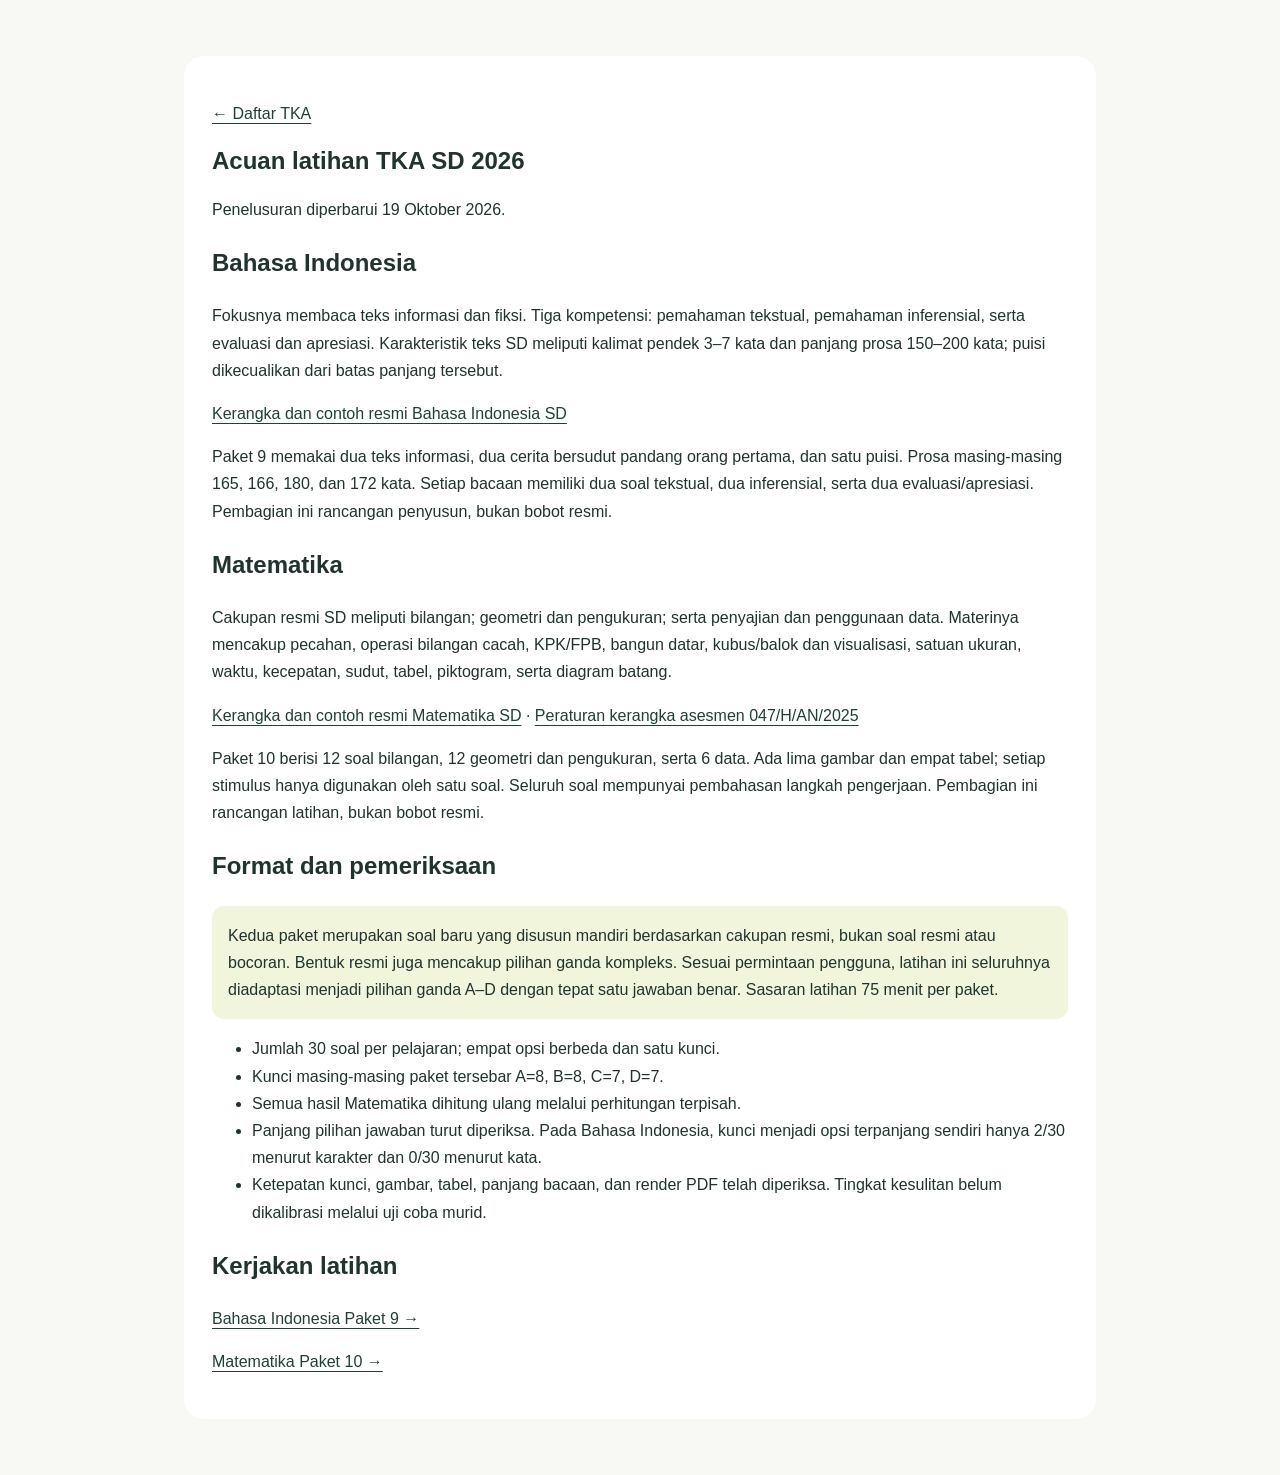
==== acuan-tka-sd-2026.html @ a4567f1b "Tambah TKA Bahasa Indonesia 9 dan Matematika 10 sesuai cakupan SD" ====
<!doctype html><html lang="id"><head><meta charset="utf-8"><meta name="viewport" content="width=device-width,initial-scale=1"><title>Acuan TKA SD 2026 · Bahasa Indonesia dan Matematika</title><link rel="stylesheet" href="assets/style.css?v=20261015"><style>main{max-width:960px;margin:32px auto;padding:24px}article{background:white;border-radius:20px;padding:28px}h1{line-height:1.2}p,li{line-height:1.7}table{width:100%;border-collapse:collapse;margin:20px 0}th,td{padding:10px;text-align:left;border-bottom:1px solid #dce4dc}thead{background:#eaf1e9}a{overflow-wrap:anywhere}.note{padding:16px;background:#f0f5dc;border-radius:12px}@media(max-width:600px){main{margin:12px auto;padding:12px}article{padding:16px}td,th{padding:7px;font-size:.9rem}}</style></head><body><main><article><p><a href="./#/tka">← Daftar TKA</a></p><h1>Acuan latihan TKA SD 2026</h1><p>Penelusuran diperbarui 19 Oktober 2026.</p><h2>Bahasa Indonesia</h2><p>Fokusnya membaca teks informasi dan fiksi. Tiga kompetensi: pemahaman tekstual, pemahaman inferensial, serta evaluasi dan apresiasi. Karakteristik teks SD meliputi kalimat pendek 3–7 kata dan panjang prosa 150–200 kata; puisi dikecualikan dari batas panjang tersebut.</p><p><a href="https://pusmendik.kemendikdasmen.go.id/tka/tka/view/mata-pelajaran-wajib/sd/bahasa-indonesia">Kerangka dan contoh resmi Bahasa Indonesia SD</a></p><p>Paket 9 memakai dua teks informasi, dua cerita bersudut pandang orang pertama, dan satu puisi. Prosa masing-masing 165, 166, 180, dan 172 kata. Setiap bacaan memiliki dua soal tekstual, dua inferensial, serta dua evaluasi/apresiasi. Pembagian ini rancangan penyusun, bukan bobot resmi.</p><h2>Matematika</h2><p>Cakupan resmi SD meliputi bilangan; geometri dan pengukuran; serta penyajian dan penggunaan data. Materinya mencakup pecahan, operasi bilangan cacah, KPK/FPB, bangun datar, kubus/balok dan visualisasi, satuan ukuran, waktu, kecepatan, sudut, tabel, piktogram, serta diagram batang.</p><p><a href="https://pusmendik.kemdikbud.go.id/tka/tka/view/mata-pelajaran-wajib/sd">Kerangka dan contoh resmi Matematika SD</a> · <a href="https://pusmendik.kemdikbud.go.id/pdf/file-178">Peraturan kerangka asesmen 047/H/AN/2025</a></p><p>Paket 10 berisi 12 soal bilangan, 12 geometri dan pengukuran, serta 6 data. Ada lima gambar dan empat tabel; setiap stimulus hanya digunakan oleh satu soal. Seluruh soal mempunyai pembahasan langkah pengerjaan. Pembagian ini rancangan latihan, bukan bobot resmi.</p><h2>Format dan pemeriksaan</h2><p class="note">Kedua paket merupakan soal baru yang disusun mandiri berdasarkan cakupan resmi, bukan soal resmi atau bocoran. Bentuk resmi juga mencakup pilihan ganda kompleks. Sesuai permintaan pengguna, latihan ini seluruhnya diadaptasi menjadi pilihan ganda A–D dengan tepat satu jawaban benar. Sasaran latihan 75 menit per paket.</p><ul><li>Jumlah 30 soal per pelajaran; empat opsi berbeda dan satu kunci.</li><li>Kunci masing-masing paket tersebar A=8, B=8, C=7, D=7.</li><li>Semua hasil Matematika dihitung ulang melalui perhitungan terpisah.</li><li>Panjang pilihan jawaban turut diperiksa. Pada Bahasa Indonesia, kunci menjadi opsi terpanjang sendiri hanya 2/30 menurut karakter dan 0/30 menurut kata.</li><li>Ketepatan kunci, gambar, tabel, panjang bacaan, dan render PDF telah diperiksa. Tingkat kesulitan belum dikalibrasi melalui uji coba murid.</li></ul><h2>Kerjakan latihan</h2><p><a href="./#/quiz/tka-bahasa-indonesia-p9">Bahasa Indonesia Paket 9 →</a></p><p><a href="./#/quiz/tka-matematika-p10">Matematika Paket 10 →</a></p></article></main></body></html>
---- assets/style.css ----
@font-face {
  font-family:Amiri;
  src:url("fonts/Amiri-Regular.ttf") format("truetype");
  font-display:swap
}
:root {
  --blue:#203f38;
  --blue-dark:#142f2b;
  --blue-soft:#e9f2ed;
  --bg:#f8f9f5;
  --ink:#20332f;
  --muted:#66736e;
  --line:#dce3dc;
  --ok:#23633e;
  --ok-bg:#edf7ed;
  --bad:#ac3e35;
  --bad-bg:#fff0ed;
  --warn-bg:#fff6df;
  --radius:18px;
  --lime:#d0ee9e;
  --c-matematika:#416a9a;
  --c-bahasa-indonesia:#a85c42;
  --c-pai-dan-budi-pekerti:#55764a;
  --c-ppkn:#9a7338;
  --c-bahasa-inggris:#7a639e;
  --c-koding:#39827f
}
* {
  box-sizing:border-box
}
html {
  color-scheme:light;
  scroll-padding-top:0px
}
body {
  margin:0;
  background:var(--bg);
  color:var(--ink);
  font:16px/1.65 -apple-system,BlinkMacSystemFont,"Segoe UI",Arial,sans-serif
}
h1,h2,h3,p {
  overflow-wrap:break-word
}
button,input,select,textarea {
  font:inherit
}
button,a,input,select,textarea {
  -webkit-tap-highlight-color:transparent
}
a {
  color:var(--blue);
  text-underline-offset:4px
}
a:focus-visible,button:focus-visible,summary:focus-visible,input:focus-visible,select:focus-visible,textarea:focus-visible {
  outline:3px solid #739b46;
  outline-offset:4px
}
button {
  cursor:pointer
}
button:disabled {
  cursor:default
}
.wrap {
  max-width:1240px;
  margin:0 auto;
  padding:0 40px
}
.ui-icon {
  width:22px;
  height:22px;
  display:inline-flex;
  align-items:center;
  justify-content:center;
  flex:none
}
.ui-icon svg {
  width:100%;
  height:100%
}
.skip-link {
  position:fixed;
  top:-100px;
  left:12px;
  z-index:100;
  background:white;
  padding:12px;
  border-radius:8px
}
.skip-link:focus {
  top:10px
}
.site-head {
  background:rgba(248,249,245,.97);
  border-bottom:1px solid var(--line);
  position:sticky;
  top:0;
  z-index:20;
  backdrop-filter:blur(14px)
}
.header-inner {
  min-height:88px;
  display:flex;
  align-items:center;
  justify-content:space-between;
  gap:24px
}
.brand {
  display:flex;
  gap:11px;
  align-items:center;
  text-decoration:none;
  color:var(--blue-dark);
  font-size:20px;
  font-weight:760;
  letter-spacing:-.6px;
  white-space:nowrap;
  line-height:1.3
}
.brand small {
  display:block;
  font-size:9px;
  font-weight:650;
  letter-spacing:2.5px;
  margin-top:4px;
  color:var(--muted)
}
.brand-mark {
  width:44px;
  height:44px;
  display:grid;
  place-items:center;
  background:var(--blue);
  border-radius:14px;
  color:#fff
}
.brand-mark svg {
  width:34px;
  height:34px
}
.main-nav {
  display:flex;
  gap:8px;
  align-items:center
}
.main-nav a {
  font-size:13px;
  text-decoration:none;
  font-weight:600;
  padding:9px 14px;
  border-radius:9px;
  color:var(--muted);
  white-space:nowrap
}
.main-nav a:hover,.main-nav a[aria-current] {
  background:var(--blue-soft);
  color:var(--blue)
}
.main-nav .recap-nav {
  margin-left:10px;
  border:1px solid var(--line);
  color:var(--ink);
  background:#fff
}
.site-foot {
  margin-top:70px;
  border-top:1px solid var(--line);
  padding-top:28px;
  padding-bottom:36px;
  display:flex;
  gap:24px;
  justify-content:space-between;
  align-items:flex-start;
  font-size:12px;
  color:var(--muted)
}
.site-foot strong {
  font-size:14px;
  color:var(--ink)
}
.site-foot p {
  margin:5px 0;
  max-width:560px
}
.site-foot>a {
  white-space:nowrap;
  font-weight:650
}
.loading {
  padding:90px 0;
  color:var(--muted)
}
/* Beranda */
.hero {
  margin:36px 0 0;
  padding:48px 48px 40px;
  background:var(--blue-dark);
  border-radius:28px;
  color:#fff;
  display:grid;
  grid-template-columns:1.3fr 1fr;
  gap:64px;
  position:relative;
  overflow:hidden
}
.hero-copy {
  padding:8px 0
}
.hero-kicker {
  font-size:10px;
  letter-spacing:1.8px;
  color:#d6e6d8;
  display:flex;
  align-items:center;
  gap:8px;
  font-weight:650
}
.live-dot {
  width:7px;
  height:7px;
  display:inline-block;
  background:var(--lime);
  border-radius:50%
}
.hero h1 {
  font-size:clamp(35px,4.2vw,56px);
  line-height:1.12;
  letter-spacing:-2.2px;
  margin:23px 0 22px;
  font-weight:720
}
.hero h1 span {
  color:var(--lime)
}
.hero-copy>p {
  font-size:14px;
  line-height:1.85;
  color:#c3d5ca;
  max-width:370px;
  margin-bottom:29px
}
.hero-actions {
  display:flex;
  align-items:center;
  gap:22px;
  flex-wrap:wrap
}
.btn {
  border:1px solid transparent;
  display:inline-flex;
  align-items:center;
  justify-content:center;
  gap:10px;
  padding:12px 20px;
  border-radius:11px;
  background:var(--blue);
  color:#fff;
  text-decoration:none;
  font-weight:650;
  font-size:14px;
  min-height:44px;
  line-height:1.5;
  transition:background .16s,transform .16s
}
.btn:hover {
  background:#31594e
}
.btn.lime {
  background:var(--lime);
  color:var(--blue-dark)
}
.btn.lime:hover {
  background:#dff6b9
}
.btn.ghost {
  background:#fff;
  border-color:var(--line);
  color:var(--blue)
}
.btn.ghost:hover {
  background:var(--blue-soft)
}
.btn.small {
  font-size:12px;
  min-height:38px;
  padding:7px 13px
}
.btn:disabled {
  opacity:.5
}
.hero-secondary {
  display:flex;
  gap:8px;
  align-items:center;
  color:#e0ebe2;
  text-decoration:none;
  font-size:12px
}
.hero-secondary .ui-icon {
  width:17px
}
.hero-feature {
  background:rgba(255,255,255,.07);
  border:1px solid rgba(255,255,255,.13);
  border-radius:20px;
  padding:20px 24px;
  position:relative
}
.feature-label {
  display:flex;
  gap:7px;
  align-items:center;
  font-size:9px;
  letter-spacing:1.7px;
  color:var(--lime);
  font-weight:700
}
.feature-label .ui-icon {
  width:14px;
  height:14px
}
.feature-art {
  height:88px;
  position:relative;
  display:flex;
  justify-content:center;
  align-items:center;
  margin:3px 0
}
.art-book {
  width:70px;
  height:65px;
  background:var(--lime);
  color:var(--blue);
  display:grid;
  place-items:center;
  border-radius:14px;
  transform:rotate(-9deg);
  box-shadow:10px 8px 0 rgba(0,0,0,.13)
}
.art-book .ui-icon {
  width:44px;
  height:44px
}
.art-symbol {
  position:absolute;
  display:grid;
  place-items:center;
  width:42px;
  height:42px;
  border:1px solid #6b887a;
  border-radius:12px;
  color:#dbedcf;
  font-size:26px
}
.art-symbol.one {
  left:15%;
  top:3px;
  transform:rotate(-12deg)
}
.art-symbol.two {
  right:12%;
  bottom:2px;
  font-size:19px;
  transform:rotate(12deg)
}
.art-spark {
  position:absolute;
  right:24%;
  top:0;
  color:var(--lime);
  font-size:22px
}
.hero-feature h2 {
  font-size:17px;
  letter-spacing:-.4px;
  margin:8px 0 3px
}
.hero-feature>p {
  color:#bdcfc4;
  font-size:11px;
  line-height:1.7;
  margin:0 0 16px
}
.hero-packets {
  display:grid;
  gap:8px
}
.hero-packets a {
  display:flex;
  align-items:center;
  gap:11px;
  color:#fff;
  text-decoration:none;
  background:rgba(255,255,255,.07);
  border:1px solid rgba(255,255,255,.09);
  border-radius:10px;
  padding:10px 12px
}
.hero-packets a:hover {
  background:rgba(255,255,255,.14)
}
.hero-packets a>.ui-icon:first-child {
  color:var(--lime);
  width:19px
}
.hero-packets a>.ui-icon:last-child {
  margin-left:auto;
  width:17px
}
.hero-packets strong {
  display:block;
  font-size:12px;
  font-weight:600
}
.hero-packets small {
  display:block;
  font-size:10px;
  color:#bdd0c2
}
.home-metrics {
  display:grid;
  grid-template-columns:repeat(4,1fr);
  gap:18px;
  padding:26px 12px;
  border-bottom:1px solid var(--line)
}
.home-metrics>div {
  display:flex;
  align-items:center;
  justify-content:center;
  gap:13px
}
.home-metrics>div>.ui-icon {
  width:36px;
  height:36px;
  padding:8px;
  border-radius:11px;
  background:#edf0e7;
  color:#647353
}
.home-metrics strong {
  display:block;
  font-size:19px;
  font-weight:700;
  line-height:1.4;
  letter-spacing:-.5px
}
.home-metrics small {
  display:block;
  color:var(--muted);
  font-size:10px
}
.eyebrow {
  font-size:9px;
  letter-spacing:1.8px;
  font-weight:700;
  color:#73806e
}
.catalog {
  margin-top:48px;
  scroll-margin-top:105px
}
.section-heading {
  display:flex;
  justify-content:space-between;
  align-items:end;
  gap:20px;
  margin-bottom:28px
}
.section-heading h2 {
  margin:7px 0 0;
  font-size:27px;
  line-height:1.3;
  letter-spacing:-.8px
}
.results-label {
  font-size:11px;
  white-space:nowrap;
  color:var(--muted)
}
.library-layout {
  display:grid;
  grid-template-columns:220px minmax(0,1fr);
  gap:32px
}
.subject-panel {
  position:sticky;
  top:112px;
  align-self:start;
  background:#f0f2eb;
  border-radius:16px;
  padding:18px 12px
}
.panel-title {
  font-size:9px;
  letter-spacing:1.6px;
  font-weight:700;
  color:var(--muted);
  margin:0 12px 14px
}
.subject-options {
  display:grid;
  gap:5px
}
.subject-choice {
  display:flex;
  gap:10px;
  align-items:center;
  text-align:left;
  border:0;
  background:transparent;
  border-radius:10px;
  padding:12px 11px;
  font-size:13px;
  color:var(--muted);
  width:100%;
  min-height:44px
}
.subject-choice>.ui-icon {
  width:18px;
  height:18px;
  color:var(--accent,var(--muted))
}
.subject-choice:hover {
  background:#e5eadf
}
.subject-choice.on {
  background:#fff;
  color:var(--blue-dark);
  box-shadow:0 2px 6px #203f3807;
  font-weight:700
}
.subject-choice .n {
  margin-left:auto;
  font-size:10px;
  color:var(--muted);
  padding:1px 5px;
  background:#e9ede6;
  border-radius:5px
}
.parent-note {
  display:flex;
  align-items:center;
  gap:8px;
  padding:18px 9px 2px;
  margin-top:14px;
  border-top:1px solid #d9e0d4;
  text-decoration:none
}
.parent-note>.ui-icon:first-child {
  color:#7d8351;
  width:18px
}
.parent-note>.ui-icon:last-child {
  width:15px;
  margin-left:auto
}
.parent-note strong {
  font-size:10px;
  display:block
}
.parent-note small {
  font-size:9px;
  color:var(--muted);
  display:block
}
.toolbar {
  padding:0 0 21px;
  border-bottom:1px solid var(--line)
}
.search-wrap {
  display:flex;
  align-items:center;
  gap:10px;
  padding:0 14px;
  background:#fff;
  border:1px solid var(--line);
  border-radius:11px
}
.search-wrap:focus-within {
  border-color:var(--blue);
  box-shadow:0 0 0 3px #203f3810
}
.search-wrap>.ui-icon {
  width:18px;
  color:#879089
}
.search {
  width:100%;
  min-width:0;
  border:0;
  outline:0!important;
  box-shadow:none;
  background:transparent;
  padding:13px 0;
  font-size:14px
}
.filter-row {
  display:flex;
  align-items:center;
  justify-content:space-between;
  gap:10px;
  margin-top:17px;
  flex-wrap:wrap
}
.chips {
  display:flex;
  gap:4px;
  flex-wrap:wrap
}
.chip {
  font-size:12px;
  border:1px solid transparent;
  background:transparent;
  border-radius:7px;
  padding:8px 11px;
  color:var(--muted);
  min-height:36px;
  font-weight:550;
  white-space:nowrap
}
.chip:hover {
  background:#e9ede4
}
.chip.on {
  background:var(--blue);
  color:white
}
.selects {
  display:flex;
  gap:7px
}
.selects select {
  font-size:12px;
  border:1px solid var(--line);
  border-radius:7px;
  background:#fff;
  color:var(--muted);
  min-height:36px;
  max-width:140px;
  padding:5px
}
.subject {
  display:flex;
  align-items:center;
  justify-content:space-between;
  gap:10px;
  margin:26px 0 14px;
  font-size:18px;
  letter-spacing:-.3px
}
.subject>span:first-child {
  display:flex;
  align-items:center;
  gap:9px
}
.subject .ui-icon {
  width:19px;
  color:var(--accent,var(--blue))
}
.subject .cnt {
  font-size:10px;
  font-weight:400;
  color:var(--muted);
  letter-spacing:0
}
.cards {
  display:grid;
  grid-template-columns:repeat(2,minmax(0,1fr));
  gap:16px
}
.card {
  background:#fff;
  border:1px solid var(--line);
  border-radius:16px;
  padding:20px;
  display:flex;
  flex-direction:column;
  gap:12px;
  transition:border-color .2s,box-shadow .2s,transform .2s
}
.card:hover {
  border-color:#acbca9;
  box-shadow:0 8px 24px #24352d08;
  transform:translateY(-2px)
}
.card-top {
  display:flex;
  align-items:center;
  gap:9px
}
.subject-icon {
  display:grid;
  place-items:center;
  background:color-mix(in srgb,var(--accent,var(--blue)) 10%,white);
  color:var(--accent,var(--blue));
  width:34px;
  height:34px;
  border-radius:10px
}
.subject-icon .ui-icon {
  width:19px;
  height:19px
}
.card-kind {
  font-size:8px;
  color:var(--muted);
  letter-spacing:1px;
  font-weight:650
}
.card h3 {
  font-size:17px;
  letter-spacing:-.25px;
  line-height:1.5;
  margin:0
}
.card-title-link {
  color:var(--ink);
  text-decoration:none
}
.card-title-link:hover {
  color:var(--accent,var(--blue));
  text-decoration:underline
}
.card .desc {
  color:var(--muted);
  font-size:13px;
  line-height:1.8;
  margin:0;
  display:-webkit-box;
  -webkit-line-clamp:2;
  -webkit-box-orient:vertical;
  overflow:hidden
}
.meta {
  display:flex;
  gap:16px;
  font-size:11px;
  color:var(--muted);
  flex-wrap:wrap
}
.meta>span {
  display:flex;
  align-items:center;
  gap:5px
}
.meta .ui-icon {
  width:13px;
  height:13px
}
.meta .best-text {
  color:var(--ok)
}
.badge {
  border-radius:5px;
  font-size:8px;
  font-weight:650;
  padding:3px 6px;
  white-space:nowrap
}
.badge.latest {
  margin-left:auto;
  background:#edf5dd;
  color:#516d29
}
.card .actions {
  display:flex;
  justify-content:space-between;
  align-items:center;
  margin-top:auto;
  padding-top:13px;
  border-top:1px solid #edf0ea
}
.start-link {
  display:flex;
  align-items:center;
  gap:12px;
  text-decoration:none;
  font-size:13px;
  font-weight:700;
  min-height:32px
}
.start-link .ui-icon {
  width:16px
}
.pdf-link {
  display:flex;
  gap:4px;
  align-items:center;
  text-decoration:none;
  font-size:12px;
  color:var(--muted);
  min-height:32px;
  padding:3px 5px
}
.pdf-link:hover {
  color:var(--blue)
}
.pdf-link .ui-icon {
  width:14px
}
.card-progress {
  display:flex;
  align-items:center;
  gap:8px
}
.mini-track {
  height:4px;
  background:#e7ede4;
  flex:1;
  border-radius:8px;
  overflow:hidden
}
.mini-track span {
  display:block;
  background:#719153;
  height:100%
}
.card-progress small {
  font-size:9px;
  color:var(--muted)
}
.continue {
  margin-top:32px
}
.continue h2 {
  font-size:18px;
  letter-spacing:-.4px
}
.continue .cards {
  grid-template-columns:repeat(3,minmax(0,1fr))
}
.resume {
  display:flex;
  align-items:center;
  gap:12px;
  padding:15px;
  background:white;
  border:1px solid var(--line);
  border-radius:12px;
  text-decoration:none;
  color:var(--ink)
}
.resume>.ui-icon:first-child {
  color:var(--accent,var(--blue))
}
.resume>.ui-icon:last-child {
  margin-left:auto;
  width:16px
}
.resume span small {
  display:block;
  font-size:9px;
  color:var(--muted)
}
.resume span strong {
  display:block;
  font-size:11px;
  line-height:1.5
}
.empty {
  padding:56px 20px;
  text-align:center;
  background:#fff;
  border:1px dashed var(--line);
  border-radius:16px;
  margin-top:20px
}
.empty>.ui-icon {
  width:32px;
  height:32px;
  color:var(--muted)
}
.empty h3 {
  font-size:18px;
  margin-bottom:4px
}
.empty p {
  font-size:13px;
  color:var(--muted)
}
.s-matematika {
  --accent:var(--c-matematika)
}
.s-bahasa-indonesia {
  --accent:var(--c-bahasa-indonesia)
}
.s-pai-dan-budi-pekerti {
  --accent:var(--c-pai-dan-budi-pekerti)
}
.s-ppkn {
  --accent:var(--c-ppkn)
}
.s-bahasa-inggris {
  --accent:var(--c-bahasa-inggris)
}
.s-koding {
  --accent:var(--c-koding)
}
/* Halaman pengerjaan */
.quiz-page {
  padding-top:30px
}
.q-head {
  margin:0 0 20px
}
.back {
  font-size:12px;
  color:var(--muted);
  text-decoration:none
}
.back:hover {
  text-decoration:underline
}
.q-head .eyebrow {
  display:block;
  margin-top:20px;
  color:var(--accent,var(--muted))
}
.q-head h1 {
  font-size:30px;
  line-height:1.3;
  letter-spacing:-1px;
  max-width:850px;
  margin:9px 0
}
.q-head p {
  color:var(--muted);
  font-size:13px;
  max-width:800px
}
.controls {
  display:flex;
  flex-wrap:wrap;
  gap:10px 22px;
  padding:14px 18px;
  border:1px solid var(--line);
  background:#fff;
  border-radius:12px;
  font-size:12px;
  margin-bottom:15px
}
.controls label {
  display:flex;
  align-items:center;
  gap:8px;
  cursor:pointer
}
.controls input {
  accent-color:var(--blue);
  width:17px;
  height:17px
}
.hint {
  font-size:12px;
  color:var(--muted)
}
.progress {
  position:sticky;
  top:88px;
  z-index:10;
  background:var(--bg);
  padding:12px 0;
  margin-bottom:12px
}
.progress .row {
  display:flex;
  justify-content:space-between;
  align-items:center;
  gap:12px;
  font-size:12px;
  font-weight:600
}
.progress .track {
  height:5px;
  background:#dfe7dc;
  border-radius:10px;
  overflow:hidden;
  margin-top:8px
}
.progress .fill {
  height:100%;
  background:var(--blue);
  transition:width .2s
}
.progress-jump {
  border:0;
  background:transparent;
  color:var(--blue);
  font-size:11px;
  text-decoration:underline;
  min-height:32px;
  padding:0
}
.quiz-layout {
  display:grid;
  grid-template-columns:minmax(0,1fr) 224px;
  gap:28px;
  align-items:start
}
.quiz-side {
  position:sticky;
  top:163px
}
.question-nav {
  background:white;
  border:1px solid var(--line);
  border-radius:16px;
  padding:16px
}
.question-nav summary {
  font-size:13px;
  font-weight:700;
  cursor:pointer;
  list-style:none;
  display:flex;
  align-items:center;
  justify-content:space-between;
  gap:8px
}
.question-nav summary::after {
  content:'−';
  color:var(--muted)
}
.question-nav:not([open]) summary::after {
  content:'+'
}
.question-nav summary::-webkit-details-marker {
  display:none
}
.number-grid {
  display:grid;
  grid-template-columns:repeat(5,minmax(0,1fr));
  gap:6px;
  margin-top:16px
}
.number-grid button {
  height:33px;
  border:1px solid var(--line);
  background:#fff;
  border-radius:7px;
  color:var(--muted);
  font-size:11px
}
.number-grid button:hover {
  border-color:var(--blue);
  color:var(--blue)
}
.number-grid button.is-answered {
  background:var(--blue);
  border-color:var(--blue);
  color:white
}
.nav-legend {
  font-size:10px;
  color:var(--muted);
  display:flex;
  align-items:center;
  gap:6px;
  margin:14px 0
}
.nav-legend span {
  display:inline-block;
  width:9px;
  height:9px;
  border-radius:3px;
  background:var(--blue)
}
.question-nav .btn {
  width:100%;
  font-size:11px;
  padding:10px
}
.question-nav .hint {
  font-size:10px;
  line-height:1.7;
  margin-bottom:0
}
.sec-title {
  font-size:17px;
  line-height:1.6;
  letter-spacing:-.2px;
  margin:22px 0 13px
}
.stage>.sec-title:first-child {
  margin-top:0
}
.passage {
  background:#f0f3e9;
  border:1px solid #d7dfcc;
  border-radius:16px;
  padding:24px;
  margin:0 0 20px;
  font-size:15px;
  line-height:1.95
}
.passage h3 {
  text-align:left;
  font-size:17px;
  line-height:1.6;
  margin:0 0 15px
}
.passage p {
  margin:0 0 12px
}
.passage p:last-child {
  margin-bottom:0
}
.q {
  background:#fff;
  border:1px solid var(--line);
  border-radius:16px;
  padding:22px;
  margin:0 0 16px;
  scroll-margin-top:160px
}
.q:focus {
  outline:2px solid #91ab79;
  outline-offset:3px
}
.q.ok {
  border-color:#a4c7a6
}
.q.no {
  border-color:#deb4ab
}
.q .qrow {
  display:flex;
  gap:14px
}
.q .num {
  flex:none;
  width:29px;
  height:29px;
  border-radius:8px;
  background:#edf1e9;
  color:var(--blue);
  display:grid;
  place-items:center;
  font-size:12px;
  font-weight:700;
  margin-top:1px
}
.q.ok .num {
  background:var(--ok-bg);
  color:var(--ok)
}
.q.no .num {
  background:var(--bad-bg);
  color:var(--bad)
}
.q .body {
  min-width:0;
  flex:1
}
.stem {
  font-size:16px;
  line-height:1.85
}
.stem p {
  margin:0 0 9px
}
.blank {
  display:inline-block;
  min-width:4em;
  border-bottom:1px solid var(--ink)
}
.fig {
  margin:10px 0;
  text-align:center;
  max-width:100%;
  overflow-x:auto
}
.fig img {
  max-width:100%;
  height:auto;
  background:white
}
.fig figcaption {
  font-size:11px;
  color:var(--muted);
  margin-top:7px
}
.blocks .fig {
  padding:20px;
  background:white;
  border:1px solid var(--line);
  border-radius:14px;
  margin-bottom:20px
}
.datatab {
  border-collapse:collapse;
  margin:0 auto;
  max-width:100%;
  font-size:13px
}
.datatab th,.datatab td {
  border:1px solid var(--line);
  padding:8px 13px;
  text-align:center;
  white-space:nowrap
}
.datatab th {
  background:var(--blue-soft);
  font-weight:600
}
.opts {
  list-style:none;
  margin:15px 0 0;
  padding:0;
  display:grid;
  gap:9px
}
.opt {
  display:flex;
  align-items:center;
  gap:10px;
  border:1px solid var(--line);
  border-radius:10px;
  background:white;
  padding:11px 13px;
  cursor:pointer;
  font-size:14px;
  min-height:48px
}
.opt:hover {
  background:#f7faf4;
  border-color:#adc19c
}
.opt input {
  width:16px;
  height:16px;
  flex:none;
  accent-color:var(--blue);
  margin:0
}
.opt .let {
  font-size:12px;
  font-weight:700;
  color:var(--muted);
  flex:none
}
.opt.sel {
  background:var(--blue-soft);
  border-color:var(--blue)
}
.opt.right {
  background:var(--ok-bg);
  border-color:#83b791
}
.opt.wrongsel {
  background:var(--bad-bg);
  border-color:#d7a097
}
.opts.locked .opt {
  cursor:default
}
.bs {
  width:100%;
  border-collapse:collapse;
  margin-top:14px;
  font-size:13px
}
.bs th,.bs td {
  padding:9px 5px;
  border-bottom:1px solid var(--line);
  text-align:left
}
.bs .c {
  text-align:center;
  width:4em
}
.bs tr.right td:first-child {
  color:var(--ok)
}
.bs tr.wrongrow td:first-child {
  color:var(--bad)
}
.txt {
  width:100%;
  border:1px solid var(--line);
  border-radius:10px;
  padding:12px;
  margin-top:10px;
  background:white
}
textarea.txt {
  min-height:100px;
  resize:vertical
}
.row-act {
  display:flex;
  align-items:center;
  gap:8px;
  flex-wrap:wrap;
  margin-top:10px
}
.fb {
  margin-top:14px;
  padding:11px 14px;
  font-size:13px;
  border-radius:10px;
  line-height:1.7
}
.fb.ok {
  background:var(--ok-bg);
  color:var(--ok)
}
.fb.no {
  background:var(--bad-bg);
  color:var(--bad)
}
.fb.info {
  background:var(--warn-bg);
  color:#6d571b
}
.math-explanation {
  margin-top:12px;
  padding:17px 19px;
  border-left:3px solid #86a965;
  border-radius:10px;
  background:#f3f7ed;
  font-size:14px;
  line-height:1.85;
  overflow-wrap:anywhere
}
.math-explanation h3 {
  font-size:13px;
  color:var(--blue);
  margin:0 0 10px
}
.math-explanation ol {
  padding-left:20px;
  margin:0
}
.math-explanation li+li {
  margin-top:8px
}
.finish {
  border:1px solid #c8d6bb;
  background:#eef4e5;
  border-radius:16px;
  padding:25px;
  margin:24px 0;
  scroll-margin-top:155px
}
.finish h2 {
  font-size:20px;
  letter-spacing:-.5px;
  margin:0 0 5px
}
.finish p {
  font-size:13px;
  color:var(--muted)
}
.finish .namefield {
  display:flex;
  align-items:center;
  gap:12px;
  flex-wrap:wrap;
  font-size:13px;
  margin-top:16px
}
.finish .name {
  border:1px solid #c8d6bb;
  background:#fff;
  padding:11px 12px;
  border-radius:9px;
  width:280px;
  max-width:100%
}
.bottom {
  display:flex;
  gap:10px;
  flex-wrap:wrap;
  margin-top:16px
}
.result {
  border:1px solid var(--line);
  background:#fff;
  border-radius:16px;
  padding:25px;
  margin-bottom:22px
}
.result h2 {
  font-size:20px;
  margin:0
}
.result .big {
  font-size:58px;
  font-weight:750;
  letter-spacing:-2px;
  color:var(--blue);
  line-height:1.3
}
.result p,.result ul {
  font-size:13px
}
.result ul {
  padding-left:20px
}
.result a.jump {
  display:inline-block;
  margin:3px 5px
}
.sendstatus {
  font-size:12px;
  color:var(--muted)
}
.sendstatus.good {
  color:var(--ok)
}
.sendstatus.bad {
  color:var(--bad)
}
.ar {
  font-family:Amiri,"Noto Naskh Arabic","Geeza Pro",serif;
  font-size:1.65em;
  line-height:1.9;
  direction:rtl;
  unicode-bidi:isolate;
  white-space:nowrap
}
.katex {
  font-size:1.08em!important
}
/* Rekap */
.recap-page {
  max-width:1240px;
  padding-top:42px
}
.recap-heading h1 {
  font-size:38px;
  letter-spacing:-1.4px;
  line-height:1.25;
  margin:10px 0
}
.recap-heading p {
  font-size:14px;
  color:var(--muted);
  margin:8px 0 16px
}
.recap-title {
  font-size:20px;
  letter-spacing:-.5px;
  margin-top:34px
}
.recap-page .rk-card {
  padding:23px;
  border-radius:16px
}
.recap-page .rk-row input,.recap-page .rk-row select {
  font-size:12px;
  min-height:43px
}
.recap-page .rk-stat {
  background:#f0f4e9;
  padding:17px
}
.recap-page .rk-stat b {
  font-size:28px;
  letter-spacing:-.8px
}
.recap-page .rk-stat span {
  font-size:11px
}
.recap-page .rk-tbl {
  font-size:12px
}
.recap-page .rk-tbl th {
  font-size:10px;
  text-transform:uppercase;
  letter-spacing:.6px;
  padding:14px 10px;
  background:#f4f6ef
}
.recap-page .rk-tbl td {
  padding:16px 10px
}
.recap-page .rk-sub {
  font-size:10px
}
.recap-page .rk-msg,.recap-page .rk-err {
  font-size:13px
}
@media(min-width:1400px) {
  .wrap {
    max-width:1320px
  }
  .hero {
    gap:95px
  }
  .cards {
    grid-template-columns:repeat(3,minmax(0,1fr))
  }
  .continue .cards {
    grid-template-columns:repeat(3,minmax(0,1fr))
  }
}
@media(max-width:1050px) {
  .wrap {
    padding-left:26px;
    padding-right:26px
  }
  .hero {
    padding:32px;
    gap:30px;
    grid-template-columns:1.15fr 1fr
  }
  .hero h1 {
    font-size:42px
  }
  .hero-actions {
    gap:14px
  }
  .hero-secondary {
    font-size:11px
  }
  .library-layout {
    grid-template-columns:185px minmax(0,1fr);
    gap:22px
  }
  .subject-choice {
    font-size:11px;
    padding:11px 8px;
    gap:7px
  }
  .card {
    padding:17px
  }
  .quiz-layout {
    grid-template-columns:minmax(0,1fr) 190px;
    gap:20px
  }
  .number-grid {
    grid-template-columns:repeat(4,minmax(0,1fr))
  }
  .main-nav a {
    padding:8px 10px;
    font-size:12px
  }
}
@media(max-width:760px) {
  .wrap {
    padding-left:20px;
    padding-right:20px
  }
  .header-inner {
    min-height:74px;
    flex-wrap:wrap;
    gap:9px;
    padding-top:14px;
    padding-bottom:10px
  }
  .brand {
    font-size:17px
  }
  .brand-mark {
    width:35px;
    height:35px;
    border-radius:10px
  }
  .brand-mark svg {
    width:28px;
    height:28px
  }
  .brand small {
    font-size:8px;
    margin-top:3px
  }
  .main-nav {
    margin-left:auto;
    gap:2px
  }
  .main-nav a {
    font-size:10px;
    padding:7px 8px
  }
  .main-nav .recap-nav {
    margin-left:3px
  }
  .hero {
    grid-template-columns:1fr;
    margin-top:24px;
    padding:30px;
    gap:30px
  }
  .hero h1 {
    font-size:44px;
    letter-spacing:-1.7px;
    margin-top:20px
  }
  .hero-copy>p {
    max-width:470px;
    font-size:14px
  }
  .hero-feature {
    padding:17px 20px
  }
  .feature-art {
    float:right;
    width:135px;
    height:85px;
    margin:0
  }
  .art-book {
    width:52px;
    height:52px
  }
  .art-book .ui-icon {
    width:35px
  }
  .art-symbol {
    width:30px;
    height:30px;
    font-size:20px
  }
  .art-symbol.one {
    left:0
  }
  .art-symbol.two {
    right:0;
    font-size:15px
  }
  .art-spark {
    right:10%
  }
  .hero-feature h2 {
    margin-top:10px;
    max-width:190px
  }
  .hero-feature>p {
    max-width:220px
  }
  .hero-packets {
    clear:both;
    grid-template-columns:1fr 1fr;
    gap:10px;
    padding-top:5px
  }
  .hero-packets a {
    padding:10px
  }
  .hero-packets strong {
    font-size:11px
  }
  .hero-packets a>.ui-icon:last-child {
    width:14px
  }
  .home-metrics {
    grid-template-columns:1fr 1fr;
    gap:20px;
    padding:22px 0
  }
  .home-metrics>div {
    justify-content:flex-start
  }
  .home-metrics strong {
    font-size:18px
  }
  .home-metrics small {
    font-size:10px
  }
  .library-layout {
    grid-template-columns:1fr;
    gap:20px
  }
  .subject-panel {
    position:static;
    background:transparent;
    border-radius:0;
    padding:0
  }
  .panel-title {
    margin-left:0
  }
  .subject-options {
    display:flex;
    gap:7px;
    overflow-x:auto;
    padding-bottom:6px
  }
  .subject-choice {
    width:auto;
    flex:none;
    border:1px solid var(--line);
    padding:9px 12px;
    min-height:42px;
    background:#fff;
    gap:7px
  }
  .subject-choice .n {
    font-size:9px
  }
  .subject-choice.on {
    background:var(--blue);
    color:white;
    border-color:var(--blue)
  }
  .subject-choice.on .ui-icon {
    color:var(--lime)
  }
  .subject-choice.on .n {
    background:#496254;
    color:white
  }
  .parent-note {
    display:none
  }
  .catalog {
    margin-top:34px;
    scroll-margin-top:115px
  }
  .section-heading {
    margin-bottom:20px;
    align-items:start
  }
  .section-heading h2 {
    font-size:23px
  }
  .results-label {
    font-size:10px;
    margin-top:24px
  }
  .filter-row {
    gap:10px
  }
  .selects {
    margin-left:auto
  }
  .continue .cards {
    grid-template-columns:1fr
  }
  .site-foot {
    flex-direction:column;
    gap:12px;
    margin-top:45px
  }
  .quiz-layout {
    display:flex;
    flex-direction:column
  }
  .quiz-side {
    position:static;
    order:-1;
    width:100%
  }
  .stage {
    width:100%
  }
  .question-nav {
    padding:14px 17px
  }
  .number-grid {
    grid-template-columns:repeat(10,minmax(0,1fr))
  }
  .question-nav .btn {
    width:auto
  }
  .question-nav .hint {
    display:inline-block;
    margin-left:12px;
    max-width:290px
  }
  .progress {
    top:75px
  }
  .quiz-page {
    padding-top:22px
  }
  .q-head h1 {
    font-size:26px
  }
  .q {
    padding:18px
  }
  .recap-heading h1 {
    font-size:30px
  }
  .recap-page {
    padding-top:28px
  }
}
@media(max-width:480px) {
  .header-inner {
    display:block;
    padding-top:13px;
    padding-bottom:9px
  }
  .brand {
    width:max-content
  }
  .main-nav {
    margin-top:13px;
    display:flex;
    justify-content:space-between;
    gap:2px
  }
  .main-nav a {
    font-size:11px;
    padding:7px 9px
  }
  .main-nav .recap-nav {
    margin-left:auto
  }
  .hero {
    padding:26px 23px;
    border-radius:20px
  }
  .hero h1 {
    font-size:38px;
    letter-spacing:-1.4px
  }
  .hero-kicker {
    font-size:8px;
    letter-spacing:1.5px
  }
  .hero-copy>p {
    font-size:13px
  }
  .hero-actions {
    gap:18px
  }
  .hero-secondary {
    font-size:11px
  }
  .hero-feature {
    padding:15px
  }
  .hero-feature h2 {
    font-size:15px
  }
  .feature-art {
    width:102px
  }
  .art-symbol {
    width:24px;
    height:24px;
    font-size:16px
  }
  .art-symbol.two {
    font-size:12px
  }
  .hero-packets {
    grid-template-columns:1fr
  }
  .hero-packets a {
    padding:9px 11px
  }
  .hero-packets strong {
    font-size:12px
  }
  .hero-packets small {
    font-size:10px
  }
  .feature-label {
    font-size:8px
  }
  .home-metrics>div {
    gap:9px
  }
  .home-metrics>div>.ui-icon {
    width:32px;
    height:32px;
    padding:7px
  }
  .home-metrics small {
    font-size:9px
  }
  .home-metrics strong {
    font-size:17px
  }
  .eyebrow {
    font-size:8px
  }
  .section-heading {
    display:block
  }
  .results-label {
    display:block;
    margin-top:9px
  }
  .cards {
    grid-template-columns:1fr
  }
  .card {
    padding:20px
  }
  .card h3 {
    font-size:16px
  }
  .card .desc {
    font-size:12px
  }
  .meta {
    font-size:11px
  }
  .card-kind {
    font-size:9px
  }
  .start-link {
    font-size:12px
  }
  .pdf-link {
    font-size:11px
  }
  .selects {
    margin-left:0;
    justify-content:space-between;
    width:100%
  }
  .selects select {
    font-size:11px;
    max-width:none;
    flex:1;
    min-height:40px
  }
  .chip {
    font-size:12px;
    min-height:40px
  }
  .toolbar {
    padding-bottom:15px
  }
  .search {
    font-size:13px
  }
  .subject {
    font-size:17px
  }
  .progress {
    top:119px
  }
  .q-head h1 {
    font-size:24px
  }
  .q-head p {
    font-size:12px
  }
  .controls .hint {
    line-height:1.7
  }
  .q {
    padding:17px 13px;
    scroll-margin-top:180px
  }
  .q .qrow {
    gap:10px
  }
  .q .num {
    width:25px;
    height:25px;
    font-size:11px
  }
  .stem {
    font-size:15px
  }
  .opt {
    padding:11px 10px;
    gap:8px
  }
  .opt .let {
    font-size:11px
  }
  .opt input {
    width:15px;
    height:15px
  }
  .math-explanation {
    padding:14px;
    font-size:13px
  }
  .passage {
    padding:20px;
    font-size:14px
  }
  .number-grid {
    grid-template-columns:repeat(6,minmax(0,1fr))
  }
  .number-grid button {
    height:37px
  }
  .question-nav .hint {
    display:block;
    margin-left:0
  }
  .finish {
    padding:20px
  }
  .finish .name {
    width:100%
  }
  .btn {
    font-size:13px
  }
  .site-foot {
    font-size:11px
  }
  .datatab th,.datatab td {
    padding:6px 10px
  }
  .recap-page .rk-card {
    padding:15px
  }
  .recap-heading h1 {
    font-size:28px
  }
}
@media(prefers-reduced-motion:reduce) {
  * {
    scroll-behavior:auto!important;
    transition:none!important
  }
  .card:hover {
    transform:none
  }
}
[hidden] {
  display:none!important
}
/* Ruang tetap mengikuti tinggi menu dan ukuran layar aktual. */
.subject-panel,.library-main {
  min-width:0;
  max-width:100%
}
.subject-options {
  min-width:0;
  width:100%
}
.progress {
  top:var(--header-height,88px)
}
.subject-panel {
  top:calc(var(--header-height,88px) + 24px)
}
.quiz-side {
  top:calc(var(--header-height,88px) + 75px)
}
.catalog {
  scroll-margin-top:calc(var(--header-height,88px) + 24px)
}
.q,.finish {
  scroll-margin-top:calc(var(--header-height,88px) + 80px)
}
.question-nav {
  max-height:calc(100dvh - var(--header-height,88px) - 95px);
  overflow-y:auto
}
@media(max-width:760px) {
  .library-layout {
    grid-template-columns:minmax(0,1fr)
  }
  .subject-panel {
    position:static
  }
  .quiz-side {
    position:static
  }
  .question-nav {
    max-height:55dvh
  }
  .subject-options {
    overscroll-behavior-x:contain
  }
}
@media(max-width:480px) {
  .feature-art {
    display:none
  }
  .hero-feature h2,.hero-feature>p {
    max-width:none
  }
  .hero-feature>p {
    font-size:12px
  }
  .hero-packets {
    padding-top:0
  }
}
@media(max-width:360px) {
  .wrap {
    padding-left:16px;
    padding-right:16px
  }
  .main-nav {
    gap:0
  }
  .main-nav a {
    font-size:10px;
    padding:7px 5px
  }
  .main-nav .recap-nav {
    margin-left:0
  }
  .hero {
    padding:23px 19px
  }
  .hero h1 {
    font-size:33px
  }
  .hero-actions {
    gap:13px
  }
}

.mobile-hint { display: none; }
@media (max-width:760px) {
  .panel-title { display: flex; justify-content: space-between; gap: 10px; align-items: center; }
  .mobile-hint { display: inline; font-size: 9px; font-weight: 400; letter-spacing: 0; text-transform: none; }
}
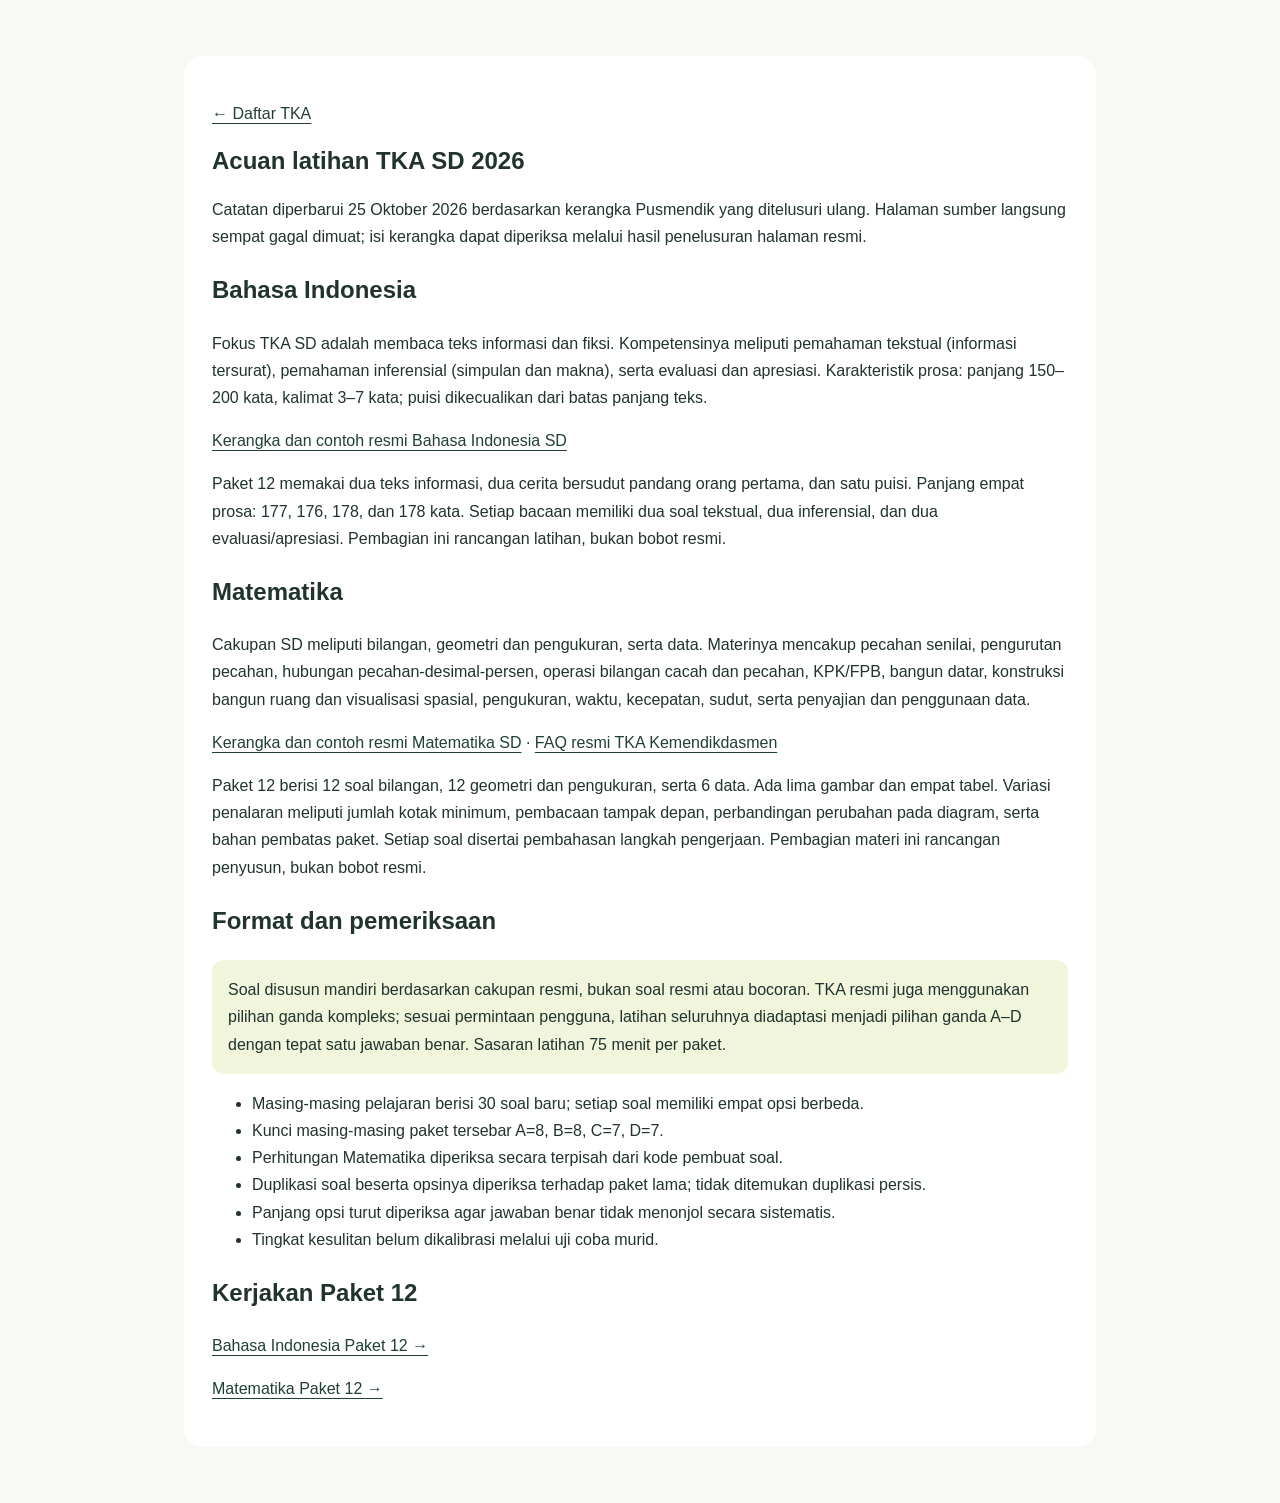
==== commit 4371ba35: "Tambah prediksi TKA Paket 12 dan perbarui acuan materi SD" ====
--- a/acuan-tka-sd-2026.html
+++ b/acuan-tka-sd-2026.html
@@ -1 +1,19 @@
-<!doctype html><html lang="id"><head><meta charset="utf-8"><meta name="viewport" content="width=device-width,initial-scale=1"><title>Acuan TKA SD 2026 · Bahasa Indonesia dan Matematika</title><link rel="stylesheet" href="assets/style.css?v=20261015"><style>main{max-width:960px;margin:32px auto;padding:24px}article{background:white;border-radius:20px;padding:28px}h1{line-height:1.2}p,li{line-height:1.7}table{width:100%;border-collapse:collapse;margin:20px 0}th,td{padding:10px;text-align:left;border-bottom:1px solid #dce4dc}thead{background:#eaf1e9}a{overflow-wrap:anywhere}.note{padding:16px;background:#f0f5dc;border-radius:12px}@media(max-width:600px){main{margin:12px auto;padding:12px}article{padding:16px}td,th{padding:7px;font-size:.9rem}}</style></head><body><main><article><p><a href="./#/tka">← Daftar TKA</a></p><h1>Acuan latihan TKA SD 2026</h1><p>Penelusuran diperbarui 19 Oktober 2026.</p><h2>Bahasa Indonesia</h2><p>Fokusnya membaca teks informasi dan fiksi. Tiga kompetensi: pemahaman tekstual, pemahaman inferensial, serta evaluasi dan apresiasi. Karakteristik teks SD meliputi kalimat pendek 3–7 kata dan panjang prosa 150–200 kata; puisi dikecualikan dari batas panjang tersebut.</p><p><a href="https://pusmendik.kemendikdasmen.go.id/tka/tka/view/mata-pelajaran-wajib/sd/bahasa-indonesia">Kerangka dan contoh resmi Bahasa Indonesia SD</a></p><p>Paket 9 memakai dua teks informasi, dua cerita bersudut pandang orang pertama, dan satu puisi. Prosa masing-masing 165, 166, 180, dan 172 kata. Setiap bacaan memiliki dua soal tekstual, dua inferensial, serta dua evaluasi/apresiasi. Pembagian ini rancangan penyusun, bukan bobot resmi.</p><h2>Matematika</h2><p>Cakupan resmi SD meliputi bilangan; geometri dan pengukuran; serta penyajian dan penggunaan data. Materinya mencakup pecahan, operasi bilangan cacah, KPK/FPB, bangun datar, kubus/balok dan visualisasi, satuan ukuran, waktu, kecepatan, sudut, tabel, piktogram, serta diagram batang.</p><p><a href="https://pusmendik.kemdikbud.go.id/tka/tka/view/mata-pelajaran-wajib/sd">Kerangka dan contoh resmi Matematika SD</a> · <a href="https://pusmendik.kemdikbud.go.id/pdf/file-178">Peraturan kerangka asesmen 047/H/AN/2025</a></p><p>Paket 10 berisi 12 soal bilangan, 12 geometri dan pengukuran, serta 6 data. Ada lima gambar dan empat tabel; setiap stimulus hanya digunakan oleh satu soal. Seluruh soal mempunyai pembahasan langkah pengerjaan. Pembagian ini rancangan latihan, bukan bobot resmi.</p><h2>Format dan pemeriksaan</h2><p class="note">Kedua paket merupakan soal baru yang disusun mandiri berdasarkan cakupan resmi, bukan soal resmi atau bocoran. Bentuk resmi juga mencakup pilihan ganda kompleks. Sesuai permintaan pengguna, latihan ini seluruhnya diadaptasi menjadi pilihan ganda A–D dengan tepat satu jawaban benar. Sasaran latihan 75 menit per paket.</p><ul><li>Jumlah 30 soal per pelajaran; empat opsi berbeda dan satu kunci.</li><li>Kunci masing-masing paket tersebar A=8, B=8, C=7, D=7.</li><li>Semua hasil Matematika dihitung ulang melalui perhitungan terpisah.</li><li>Panjang pilihan jawaban turut diperiksa. Pada Bahasa Indonesia, kunci menjadi opsi terpanjang sendiri hanya 2/30 menurut karakter dan 0/30 menurut kata.</li><li>Ketepatan kunci, gambar, tabel, panjang bacaan, dan render PDF telah diperiksa. Tingkat kesulitan belum dikalibrasi melalui uji coba murid.</li></ul><h2>Kerjakan latihan</h2><p><a href="./#/quiz/tka-bahasa-indonesia-p9">Bahasa Indonesia Paket 9 →</a></p><p><a href="./#/quiz/tka-matematika-p10">Matematika Paket 10 →</a></p></article></main></body></html>+<!doctype html><html lang="id"><head><meta charset="utf-8"><meta name="viewport" content="width=device-width,initial-scale=1"><title>Acuan TKA SD 2026 · Bahasa Indonesia dan Matematika</title><link rel="stylesheet" href="assets/style.css?v=20261015"><style>main{max-width:960px;margin:32px auto;padding:24px}article{background:white;border-radius:20px;padding:28px}h1{line-height:1.2}p,li{line-height:1.7}table{width:100%;border-collapse:collapse;margin:20px 0}th,td{padding:10px;text-align:left;border-bottom:1px solid #dce4dc}thead{background:#eaf1e9}a{overflow-wrap:anywhere}.note{padding:16px;background:#f0f5dc;border-radius:12px}@media(max-width:600px){main{margin:12px auto;padding:12px}article{padding:16px}td,th{padding:7px;font-size:.9rem}}</style></head><body><main><article>
+<p><a href="./#/tka">← Daftar TKA</a></p>
+<h1>Acuan latihan TKA SD 2026</h1>
+<p>Catatan diperbarui 25 Oktober 2026 berdasarkan kerangka Pusmendik yang ditelusuri ulang. Halaman sumber langsung sempat gagal dimuat; isi kerangka dapat diperiksa melalui hasil penelusuran halaman resmi.</p>
+<h2>Bahasa Indonesia</h2>
+<p>Fokus TKA SD adalah membaca teks informasi dan fiksi. Kompetensinya meliputi pemahaman tekstual (informasi tersurat), pemahaman inferensial (simpulan dan makna), serta evaluasi dan apresiasi. Karakteristik prosa: panjang 150–200 kata, kalimat 3–7 kata; puisi dikecualikan dari batas panjang teks.</p>
+<p><a href="https://pusmendik.kemdikbud.go.id/tka/tka/view/mata-pelajaran-wajib/sd/bahasa-indonesia">Kerangka dan contoh resmi Bahasa Indonesia SD</a></p>
+<p>Paket 12 memakai dua teks informasi, dua cerita bersudut pandang orang pertama, dan satu puisi. Panjang empat prosa: 177, 176, 178, dan 178 kata. Setiap bacaan memiliki dua soal tekstual, dua inferensial, dan dua evaluasi/apresiasi. Pembagian ini rancangan latihan, bukan bobot resmi.</p>
+<h2>Matematika</h2>
+<p>Cakupan SD meliputi bilangan, geometri dan pengukuran, serta data. Materinya mencakup pecahan senilai, pengurutan pecahan, hubungan pecahan-desimal-persen, operasi bilangan cacah dan pecahan, KPK/FPB, bangun datar, konstruksi bangun ruang dan visualisasi spasial, pengukuran, waktu, kecepatan, sudut, serta penyajian dan penggunaan data.</p>
+<p><a href="https://pusmendik.kemdikbud.go.id/tka/tka/view/mata-pelajaran-wajib/sd">Kerangka dan contoh resmi Matematika SD</a> · <a href="https://pusatinformasi.ult.kemendikdasmen.go.id/hc/id/articles/52001769236249-FAQ-Tes-Kemampuan-Akademik-TKA">FAQ resmi TKA Kemendikdasmen</a></p>
+<p>Paket 12 berisi 12 soal bilangan, 12 geometri dan pengukuran, serta 6 data. Ada lima gambar dan empat tabel. Variasi penalaran meliputi jumlah kotak minimum, pembacaan tampak depan, perbandingan perubahan pada diagram, serta bahan pembatas paket. Setiap soal disertai pembahasan langkah pengerjaan. Pembagian materi ini rancangan penyusun, bukan bobot resmi.</p>
+<h2>Format dan pemeriksaan</h2>
+<p class="note">Soal disusun mandiri berdasarkan cakupan resmi, bukan soal resmi atau bocoran. TKA resmi juga menggunakan pilihan ganda kompleks; sesuai permintaan pengguna, latihan seluruhnya diadaptasi menjadi pilihan ganda A–D dengan tepat satu jawaban benar. Sasaran latihan 75 menit per paket.</p>
+<ul><li>Masing-masing pelajaran berisi 30 soal baru; setiap soal memiliki empat opsi berbeda.</li><li>Kunci masing-masing paket tersebar A=8, B=8, C=7, D=7.</li><li>Perhitungan Matematika diperiksa secara terpisah dari kode pembuat soal.</li><li>Duplikasi soal beserta opsinya diperiksa terhadap paket lama; tidak ditemukan duplikasi persis.</li><li>Panjang opsi turut diperiksa agar jawaban benar tidak menonjol secara sistematis.</li><li>Tingkat kesulitan belum dikalibrasi melalui uji coba murid.</li></ul>
+<h2>Kerjakan Paket 12</h2>
+<p><a href="./#/quiz/tka-bahasa-indonesia-p12">Bahasa Indonesia Paket 12 →</a></p>
+<p><a href="./#/quiz/tka-matematika-p12">Matematika Paket 12 →</a></p>
+</article></main></body></html>
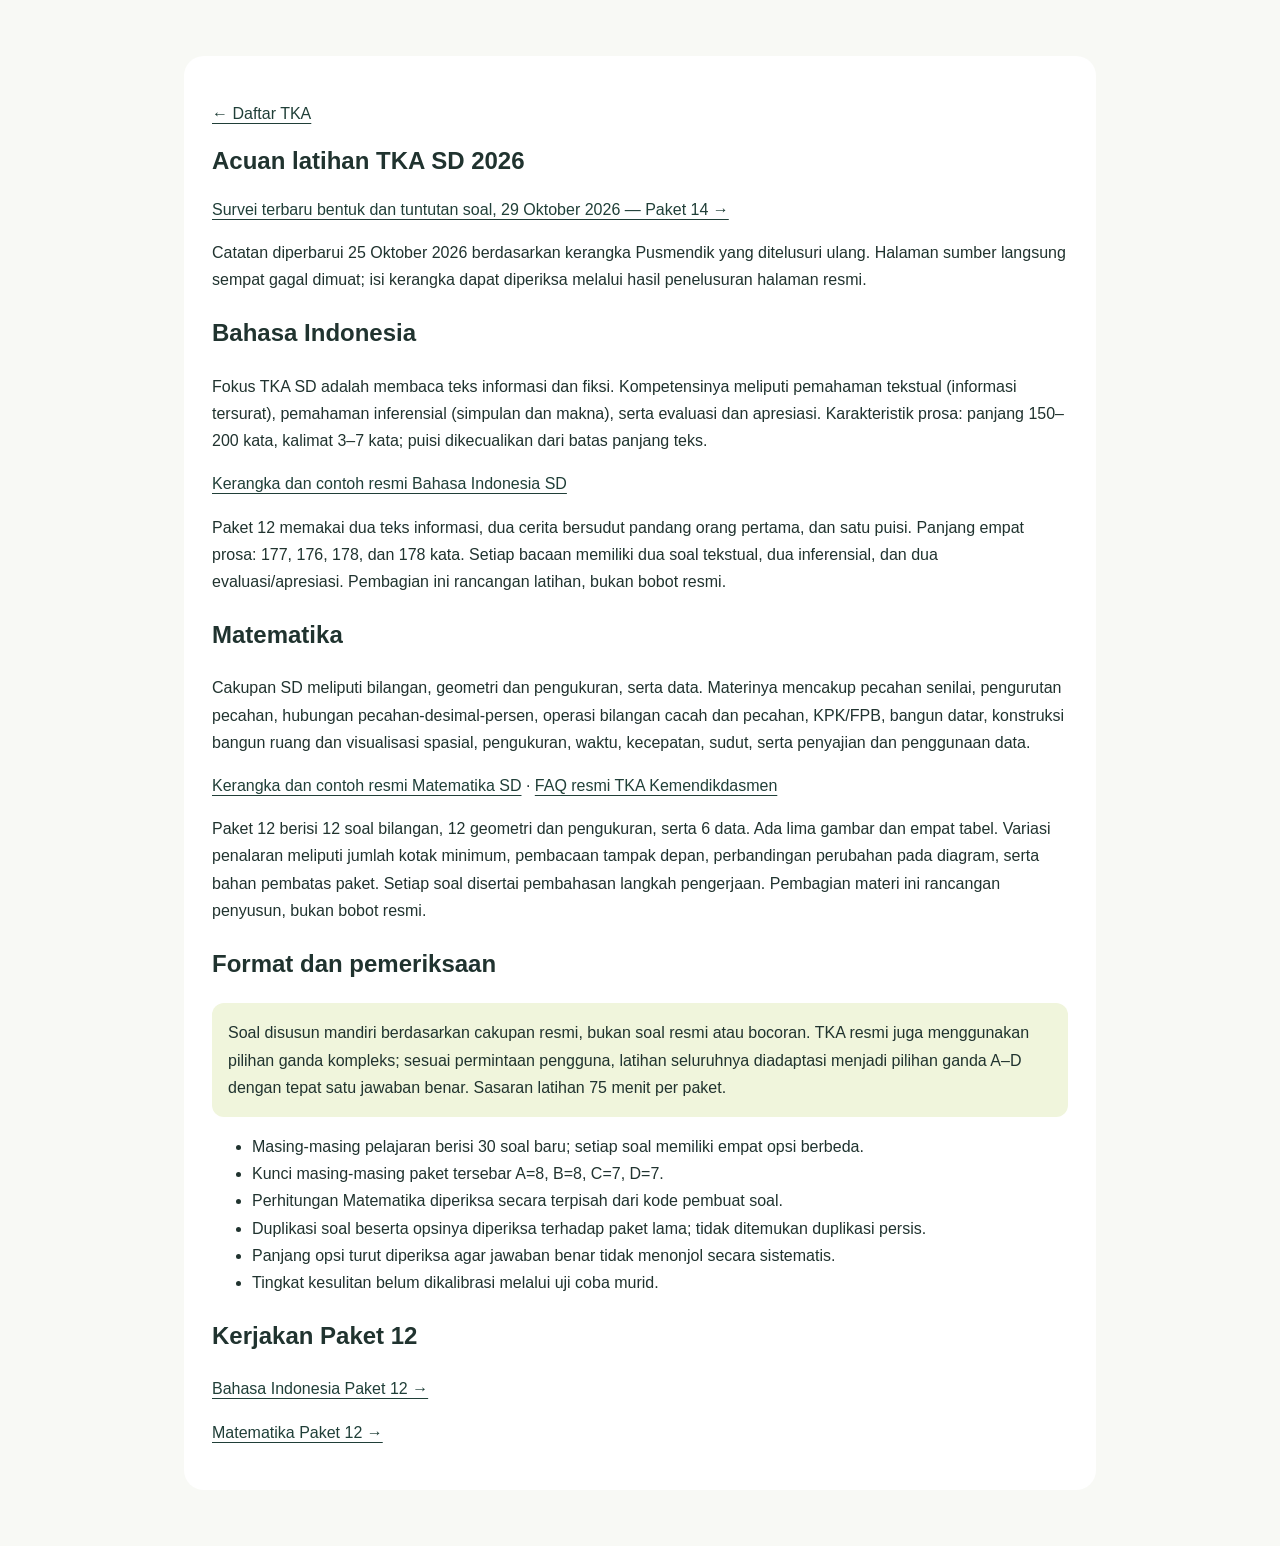
==== commit ab781298: "Tambah prediksi TKA Paket 14 berdasarkan survei contoh resmi SD" ====
--- a/acuan-tka-sd-2026.html
+++ b/acuan-tka-sd-2026.html
@@ -1,6 +1,6 @@
 <!doctype html><html lang="id"><head><meta charset="utf-8"><meta name="viewport" content="width=device-width,initial-scale=1"><title>Acuan TKA SD 2026 · Bahasa Indonesia dan Matematika</title><link rel="stylesheet" href="assets/style.css?v=20261015"><style>main{max-width:960px;margin:32px auto;padding:24px}article{background:white;border-radius:20px;padding:28px}h1{line-height:1.2}p,li{line-height:1.7}table{width:100%;border-collapse:collapse;margin:20px 0}th,td{padding:10px;text-align:left;border-bottom:1px solid #dce4dc}thead{background:#eaf1e9}a{overflow-wrap:anywhere}.note{padding:16px;background:#f0f5dc;border-radius:12px}@media(max-width:600px){main{margin:12px auto;padding:12px}article{padding:16px}td,th{padding:7px;font-size:.9rem}}</style></head><body><main><article>
 <p><a href="./#/tka">← Daftar TKA</a></p>
-<h1>Acuan latihan TKA SD 2026</h1>
+<h1>Acuan latihan TKA SD 2026</h1><p><a href="survei-tka-paket14.html">Survei terbaru bentuk dan tuntutan soal, 29 Oktober 2026 — Paket 14 →</a></p>
 <p>Catatan diperbarui 25 Oktober 2026 berdasarkan kerangka Pusmendik yang ditelusuri ulang. Halaman sumber langsung sempat gagal dimuat; isi kerangka dapat diperiksa melalui hasil penelusuran halaman resmi.</p>
 <h2>Bahasa Indonesia</h2>
 <p>Fokus TKA SD adalah membaca teks informasi dan fiksi. Kompetensinya meliputi pemahaman tekstual (informasi tersurat), pemahaman inferensial (simpulan dan makna), serta evaluasi dan apresiasi. Karakteristik prosa: panjang 150–200 kata, kalimat 3–7 kata; puisi dikecualikan dari batas panjang teks.</p>
--- a/assets/style.css
+++ b/assets/style.css
@@ -784,22 +784,6 @@
 .start-link .ui-icon {
   width:16px
 }
-.pdf-link {
-  display:flex;
-  gap:4px;
-  align-items:center;
-  text-decoration:none;
-  font-size:12px;
-  color:var(--muted);
-  min-height:32px;
-  padding:3px 5px
-}
-.pdf-link:hover {
-  color:var(--blue)
-}
-.pdf-link .ui-icon {
-  width:14px
-}
 .card-progress {
   display:flex;
   align-items:center;
@@ -1902,9 +1886,6 @@
   .start-link {
     font-size:12px
   }
-  .pdf-link {
-    font-size:11px
-  }
   .selects {
     margin-left:0;
     justify-content:space-between;
